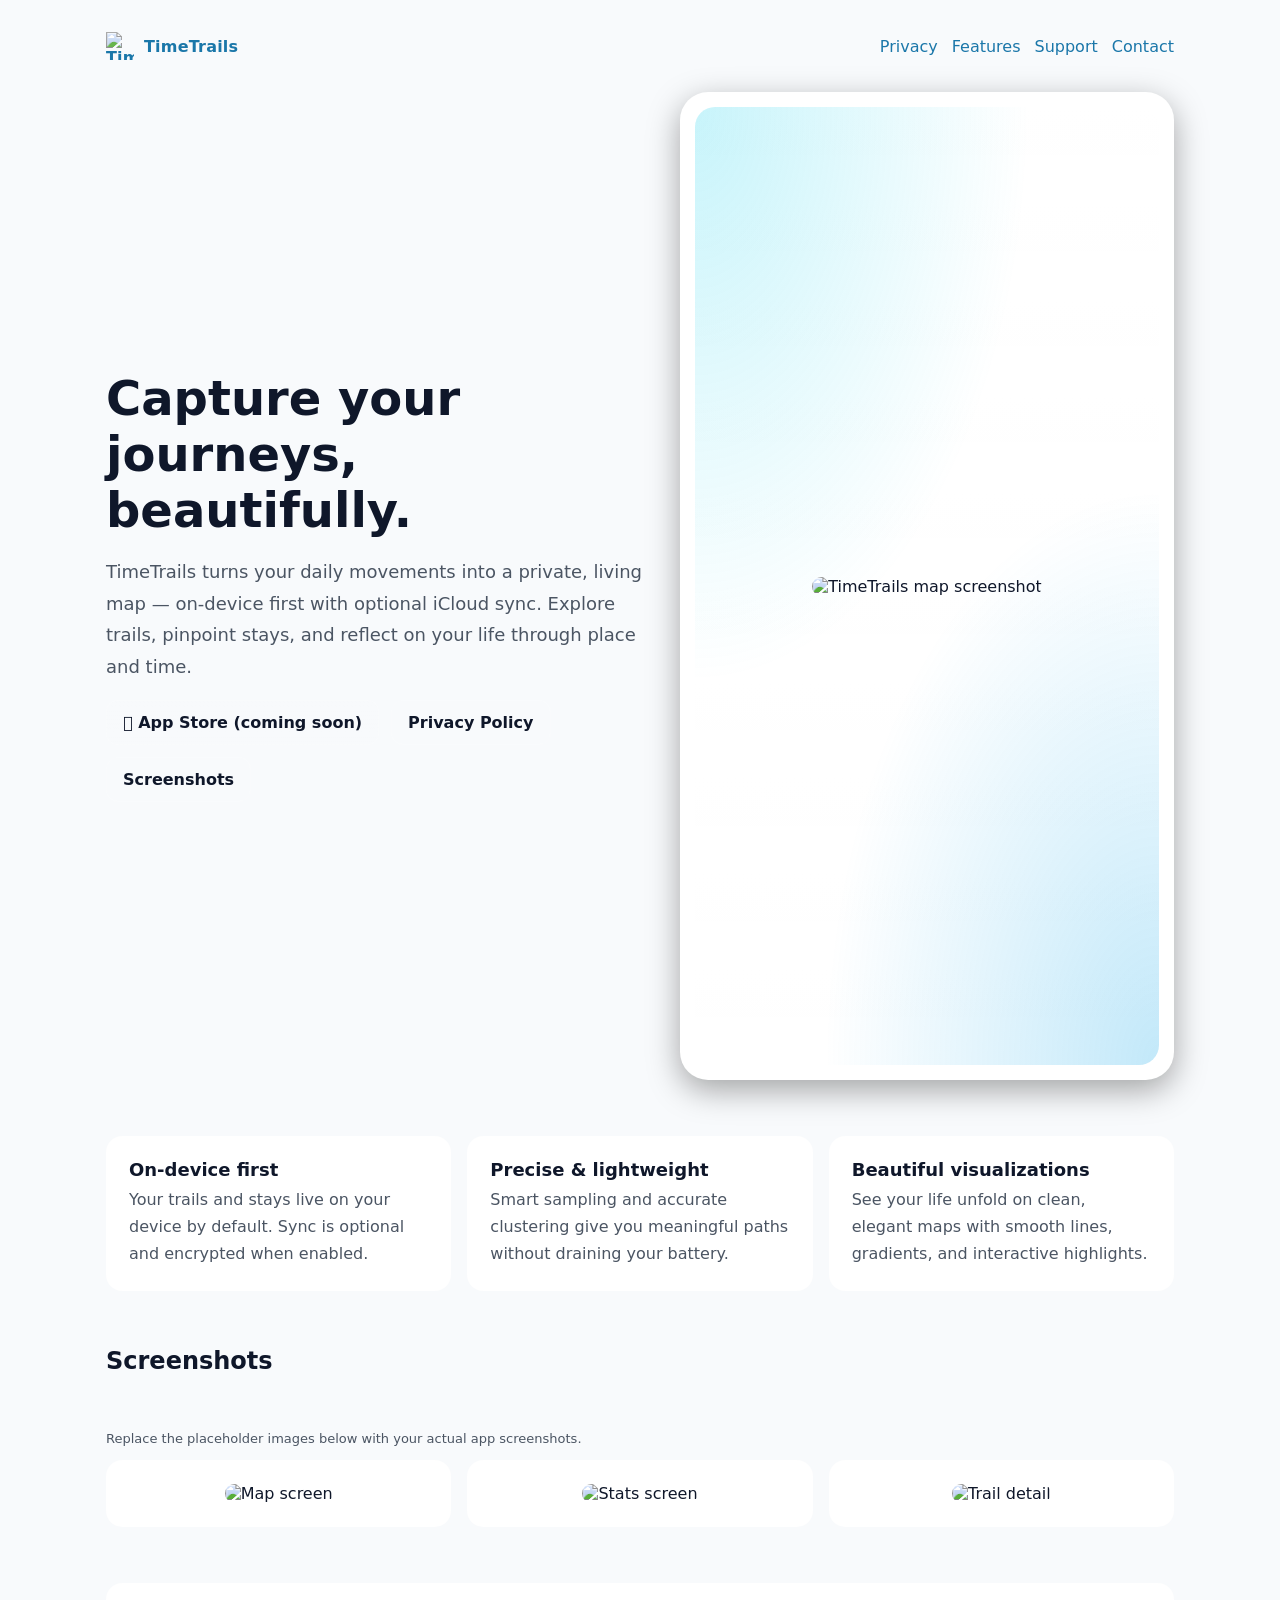
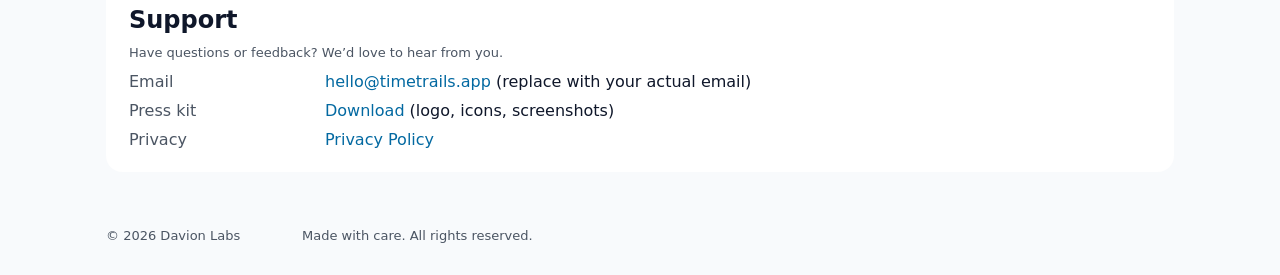
==== index.html @ 9eb031b2 "feat:  init" ====
<!doctype html>
<html lang="en" class="no-js">
<head>
    <meta charset="utf-8" />
    <meta name="viewport" content="width=device-width, initial-scale=1" />
    <title>TimeTrails — Capture your journeys, beautifully.</title>
    <meta name="description" content="TimeTrails is a privacy-first iOS app that turns your movements into beautiful, searchable trails — on-device first, fully in your control." />
    <meta name="robots" content="index,follow" />
    <meta name="theme-color" content="#0ea5e9" />

    <!-- Open Graph / Twitter -->
    <meta property="og:type" content="website" />
    <meta property="og:title" content="TimeTrails — Capture your journeys, beautifully." />
    <meta property="og:description" content="Privacy-first iOS app for location journaling and trail visualization." />
    <meta property="og:url" content="https://<your-username>.github.io/timetrails/" />
    <meta property="og:image" content="https://<your-username>.github.io/timetrails/assets/og-image.png" />
    <meta name="twitter:card" content="summary_large_image" />

    <!-- (Optional) Smart App Banner for iOS -->
    <!-- <meta name="apple-itunes-app" content="app-id=0000000000, affiliate-data=, app-argument=timetrails://home"> -->

    <link rel="icon" href="/timetrails/assets/favicon.png" />
    <style>
        :root{--bg:#0b1020;--card:#111827;--muted:#93a4b7;--text:#e6eef9;--accent:#22d3ee;--link:#7dd3fc;--brand:#0ea5e9}
        @media (prefers-color-scheme: light){:root{--bg:#f8fafc;--card:#ffffff;--muted:#4b5563;--text:#0f172a;--accent:#0ea5e9;--link:#0369a1;--brand:#0284c7}}
        *{box-sizing:border-box}
        html,body{margin:0;padding:0; background:var(--bg); color:var(--text); font-family: ui-sans-serif, system-ui, -apple-system, Segoe UI, Roboto, Helvetica, Arial, "Apple Color Emoji","Segoe UI Emoji"}
        a{color:var(--link); text-decoration:none}
        a:hover{text-decoration:underline}
        .wrap{max-width:1100px; margin:0 auto; padding:32px 16px}
        .nav{display:flex; justify-content:space-between; align-items:center; gap:16px}
        .logo{display:flex; align-items:center; gap:10px; font-weight:800; letter-spacing:.2px}
        .logo img{width:28px; height:28px}
        .nav a{opacity:.9}

        .hero{display:grid; grid-template-columns: 1.05fr .95fr; gap:28px; align-items:center; margin-top:32px}
        .hero h1{font-size:clamp(32px,3.8vw,48px); margin:0 0 10px}
        .hero p{font-size:clamp(16px,1.5vw,18px); line-height:1.75; color:var(--muted)}
        .cta{display:flex; gap:12px; margin-top:18px; flex-wrap:wrap}
        .btn{display:inline-flex; align-items:center; gap:8px; padding:12px 16px; border-radius:12px; border:1px solid rgba(255,255,255,.16); background: linear-gradient(180deg, rgba(255,255,255,.06), rgba(255,255,255,.02)); color:var(--text); font-weight:600}
        .btn:hover{transform:translateY(-1px)}
        .ghost{background:transparent}

        .phone{position:relative; background:var(--card); border:1px solid rgba(255,255,255,.1); border-radius:28px; padding:14px; aspect-ratio:9/18; box-shadow:0 10px 32px rgba(0,0,0,.35)}
        .screen{border-radius:20px; overflow:hidden; height:100%; background: radial-gradient(120% 100% at 0% 0%, rgba(34,211,238,.25), transparent 60%), radial-gradient(120% 100% at 100% 100%, rgba(14,165,233,.25), transparent 60%), linear-gradient(180deg, rgba(255,255,255,.06), rgba(255,255,255,.02)); display:flex; align-items:center; justify-content:center}
        .screen img{max-width:90%; border-radius:16px; border:1px solid rgba(255,255,255,.15)}

        .section{margin-top:56px}
        .grid3{display:grid; grid-template-columns: repeat(3, 1fr); gap:16px}
        .card{background:var(--card); border:1px solid rgba(255,255,255,.08); border-radius:16px; padding:22px; height:100%}
        .card h3{margin:0 0 6px; font-size:18px}
        .card p{margin:6px 0 0; color:var(--muted); line-height:1.7}
        .kvs{display:grid; grid-template-columns: 180px 1fr; gap:10px 16px}

        .footer{margin-top:56px; font-size:13px; color:var(--muted)}
        .center{display:flex; align-items:center; justify-content:center}

        @media (max-width: 980px){.hero{grid-template-columns: 1fr;}.phone{max-width:420px; margin:0 auto}}
    </style>

    <script type="application/ld+json">
        {
            "@context": "https://schema.org",
            "@type": "SoftwareApplication",
            "name": "TimeTrails",
            "operatingSystem": "iOS",
            "applicationCategory": "LifestyleApplication",
            "offers": {"@type": "Offer", "price": "0", "priceCurrency": "USD"},
            "url": "https://<your-username>.github.io/timetrails/",
            "image": "https://<your-username>.github.io/timetrails/assets/og-image.png",
            "publisher": {"@type": "Organization", "name": "Davion Labs"}
        }
    </script>
</head>
<body>
<div class="wrap">
    <!-- Nav -->
    <nav class="nav">
        <a class="logo" href="./">
            <img src="/timetrails/assets/logo.png" alt="TimeTrails logo" />
            <span>TimeTrails</span>
        </a>
        <div style="display:flex; gap:14px; flex-wrap:wrap">
            <a href="./privacy.html">Privacy</a>
            <a href="#features">Features</a>
            <a href="#support">Support</a>
            <a href="mailto:hello@timetrails.app">Contact</a>
        </div>
    </nav>

    <!-- Hero -->
    <header class="hero">
        <div>
            <h1>Capture your journeys, beautifully.</h1>
            <p>TimeTrails turns your daily movements into a private, living map — on-device first with optional iCloud sync. Explore trails, pinpoint stays, and reflect on your life through place and time.</p>
            <div class="cta">
                <a class="btn" href="#download" aria-label="Download on the App Store">
                    <!-- Replace with your real App Store badge -->
                    <span> App Store (coming soon)</span>
                </a>
                <a class="btn ghost" href="./privacy.html">Privacy Policy</a>
                <a class="btn ghost" href="#screens">Screenshots</a>
            </div>
        </div>
        <div class="phone">
            <div class="screen">
                <!-- Replace with a real screenshot (1242×2688 or similar) -->
                <img src="/timetrails/assets/screen-map.png" alt="TimeTrails map screenshot" />
            </div>
        </div>
    </header>

    <!-- Features -->
    <section id="features" class="section">
        <div class="grid3">
            <div class="card">
                <h3>On-device first</h3>
                <p>Your trails and stays live on your device by default. Sync is optional and encrypted when enabled.</p>
            </div>
            <div class="card">
                <h3>Precise & lightweight</h3>
                <p>Smart sampling and accurate clustering give you meaningful paths without draining your battery.</p>
            </div>
            <div class="card">
                <h3>Beautiful visualizations</h3>
                <p>See your life unfold on clean, elegant maps with smooth lines, gradients, and interactive highlights.</p>
            </div>
        </div>
    </section>

    <!-- Screenshots placeholder -->
    <section id="screens" class="section">
        <h2 style="margin:0 0 12px">Screenshots</h2>
        <p class="footer">Replace the placeholder images below with your actual app screenshots.</p>
        <div class="grid3" style="margin-top:14px">
            <div class="card center"><img src="/timetrails/assets/screen-map.png" alt="Map screen" style="max-width:100%; border-radius:12px; border:1px solid rgba(255,255,255,.12)"/></div>
            <div class="card center"><img src="/timetrails/assets/screen-stats.png" alt="Stats screen" style="max-width:100%; border-radius:12px; border:1px solid rgba(255,255,255,.12)"/></div>
            <div class="card center"><img src="/timetrails/assets/screen-trail.png" alt="Trail detail" style="max-width:100%; border-radius:12px; border:1px solid rgba(255,255,255,.12)"/></div>
        </div>
    </section>

    <!-- Support / Contact -->
    <section id="support" class="section">
        <div class="card">
            <h2 style="margin:0 0 8px">Support</h2>
            <p class="footer">Have questions or feedback? We’d love to hear from you.</p>
            <div class="kvs" style="margin-top:8px">
                <div style="color:var(--muted)">Email</div>
                <div><a href="mailto:hello@timetrails.app">hello@timetrails.app</a> (replace with your actual email)</div>
                <div style="color:var(--muted)">Press kit</div>
                <div><a href="/timetrails/assets/press-kit.zip">Download</a> (logo, icons, screenshots)</div>
                <div style="color:var(--muted)">Privacy</div>
                <div><a href="./privacy.html">Privacy Policy</a></div>
            </div>
        </div>
    </section>

    <!-- Footer -->
    <footer class="footer">
        <div class="kvs">
            <div style="color:var(--muted)">© <span id="year"></span> Davion Labs</div>
            <div>Made with care. All rights reserved.</div>
        </div>
    </footer>
</div>

<script>
    // little helpers
    document.getElementById('year').textContent = new Date().getFullYear();
</script>
</body>
</html>
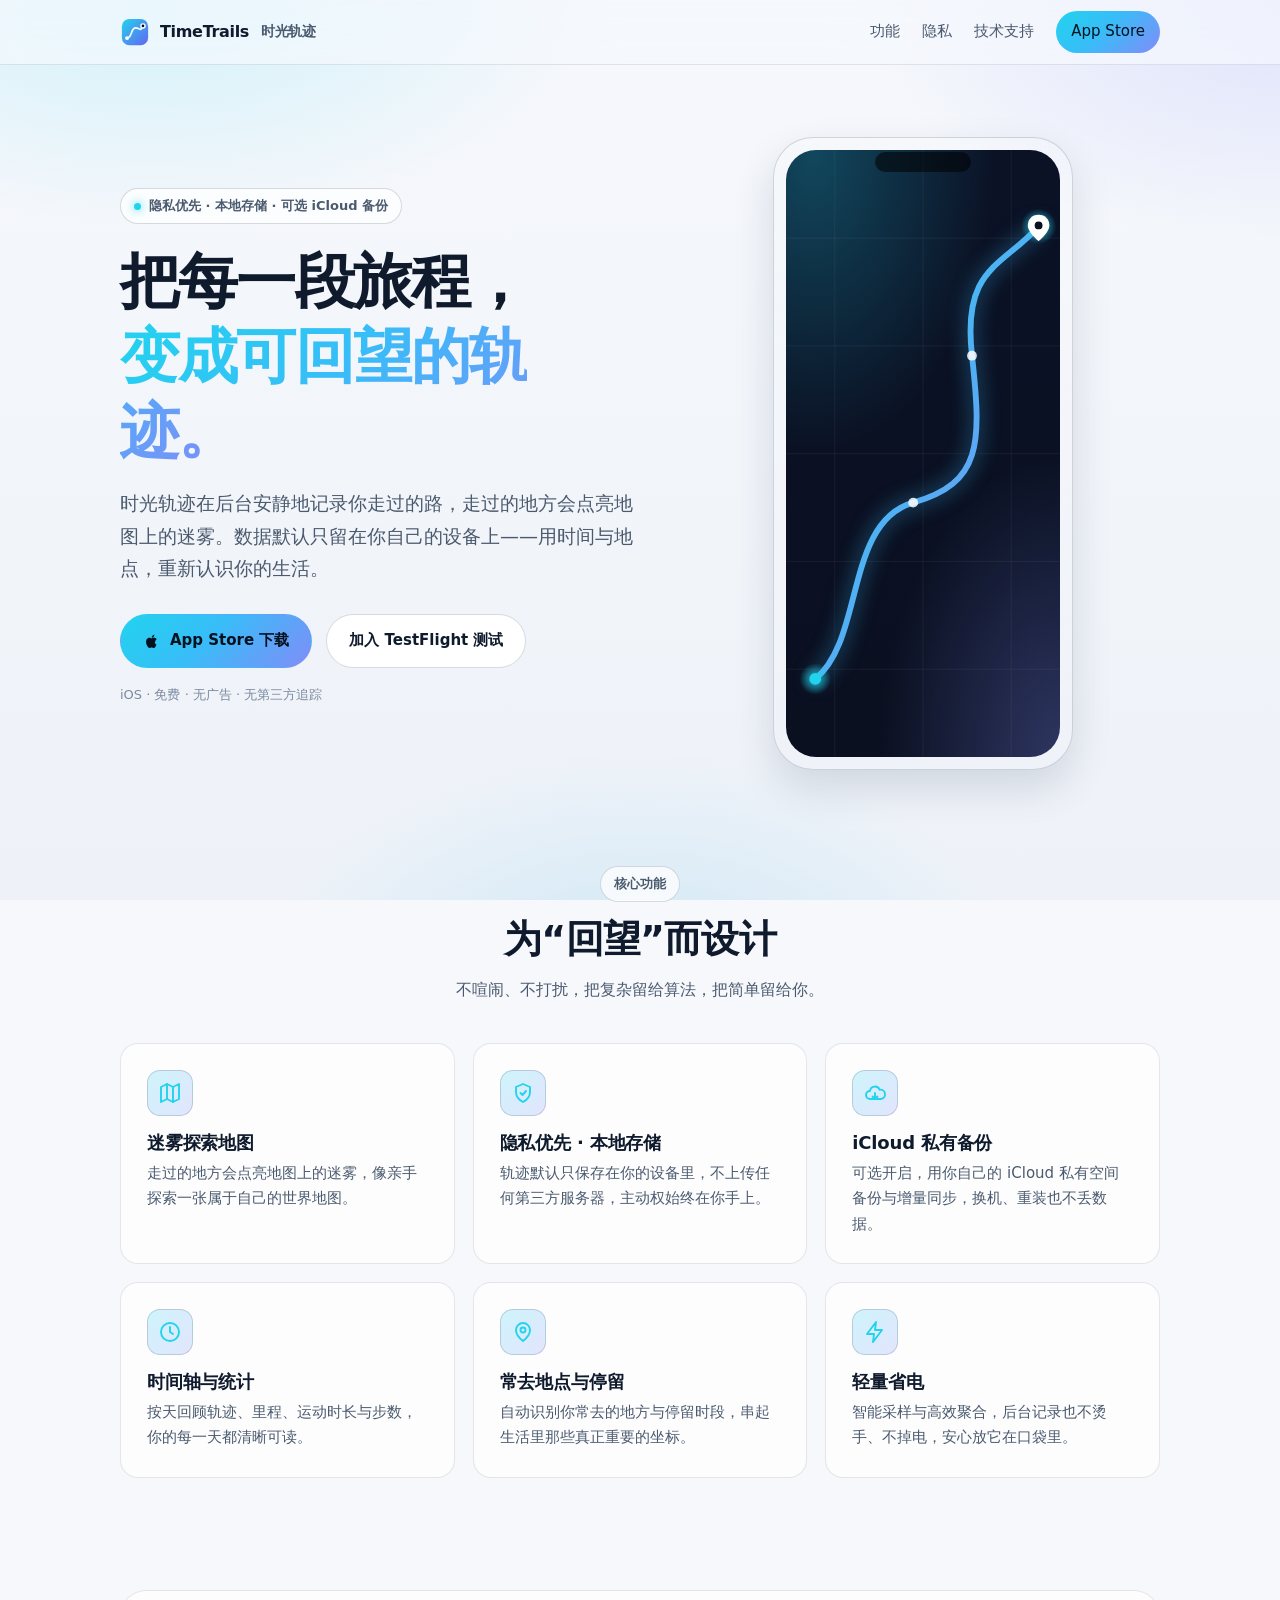
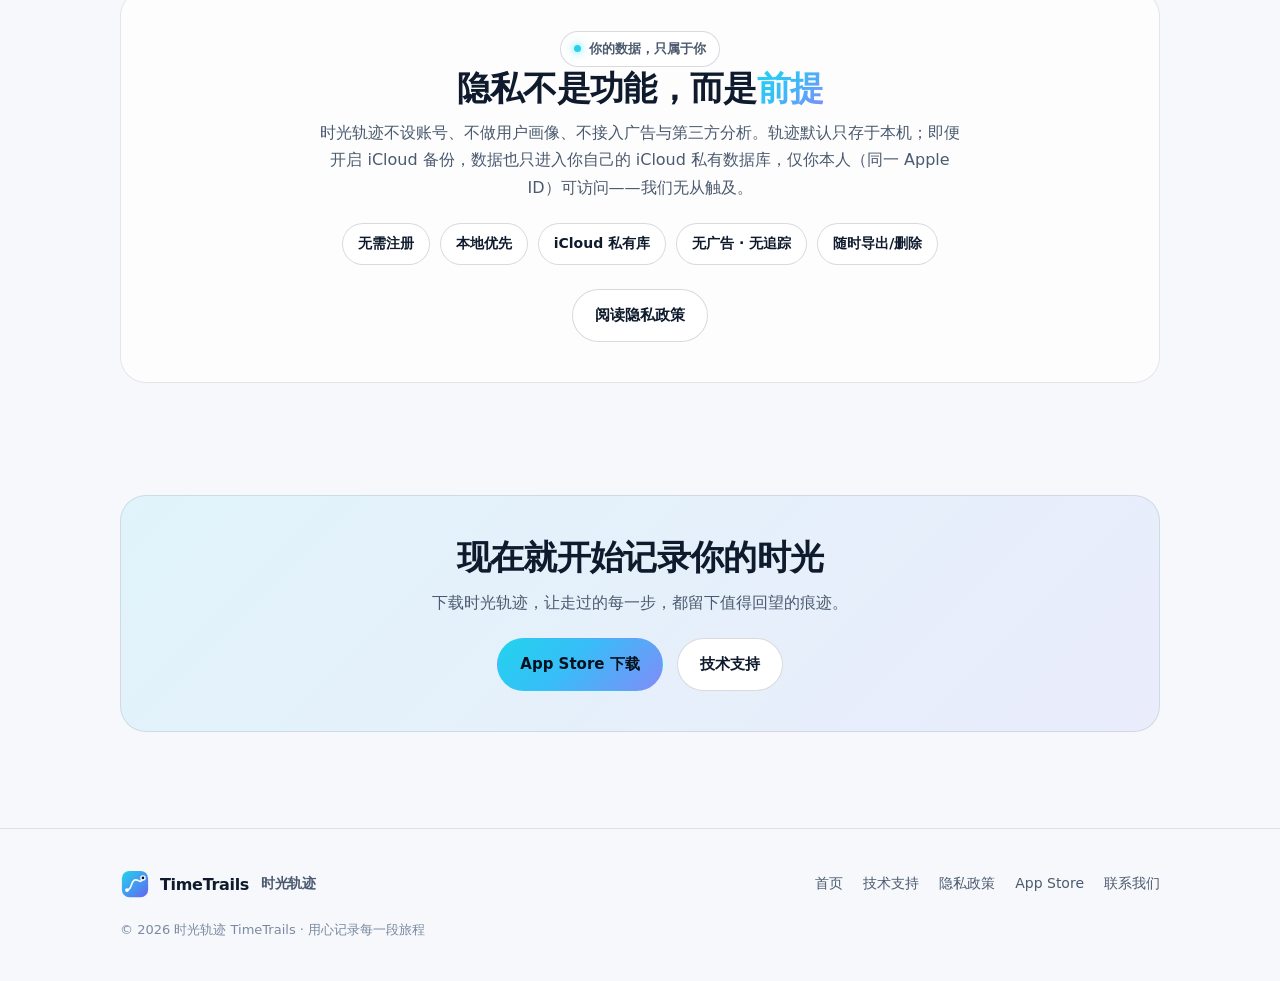
==== commit f3f6e6c1: "feat(site): 重做营销/技术支持/隐私三页 — 简洁优雅科技感 - 统一设计系统 assets/site.css + 品牌 logo/favicon assets/logo.svg - in" ====
--- a/index.html
+++ b/index.html
@@ -1,172 +1,187 @@
 <!doctype html>
-<html lang="en" class="no-js">
+<html lang="zh-Hans">
 <head>
-    <meta charset="utf-8" />
-    <meta name="viewport" content="width=device-width, initial-scale=1" />
-    <title>TimeTrails — Capture your journeys, beautifully.</title>
-    <meta name="description" content="TimeTrails is a privacy-first iOS app that turns your movements into beautiful, searchable trails — on-device first, fully in your control." />
-    <meta name="robots" content="index,follow" />
-    <meta name="theme-color" content="#0ea5e9" />
-
-    <!-- Open Graph / Twitter -->
-    <meta property="og:type" content="website" />
-    <meta property="og:title" content="TimeTrails — Capture your journeys, beautifully." />
-    <meta property="og:description" content="Privacy-first iOS app for location journaling and trail visualization." />
-    <meta property="og:url" content="https://<your-username>.github.io/timetrails/" />
-    <meta property="og:image" content="https://<your-username>.github.io/timetrails/assets/og-image.png" />
-    <meta name="twitter:card" content="summary_large_image" />
-
-    <!-- (Optional) Smart App Banner for iOS -->
-    <!-- <meta name="apple-itunes-app" content="app-id=0000000000, affiliate-data=, app-argument=timetrails://home"> -->
-
-    <link rel="icon" href="/timetrails/assets/favicon.png" />
-    <style>
-        :root{--bg:#0b1020;--card:#111827;--muted:#93a4b7;--text:#e6eef9;--accent:#22d3ee;--link:#7dd3fc;--brand:#0ea5e9}
-        @media (prefers-color-scheme: light){:root{--bg:#f8fafc;--card:#ffffff;--muted:#4b5563;--text:#0f172a;--accent:#0ea5e9;--link:#0369a1;--brand:#0284c7}}
-        *{box-sizing:border-box}
-        html,body{margin:0;padding:0; background:var(--bg); color:var(--text); font-family: ui-sans-serif, system-ui, -apple-system, Segoe UI, Roboto, Helvetica, Arial, "Apple Color Emoji","Segoe UI Emoji"}
-        a{color:var(--link); text-decoration:none}
-        a:hover{text-decoration:underline}
-        .wrap{max-width:1100px; margin:0 auto; padding:32px 16px}
-        .nav{display:flex; justify-content:space-between; align-items:center; gap:16px}
-        .logo{display:flex; align-items:center; gap:10px; font-weight:800; letter-spacing:.2px}
-        .logo img{width:28px; height:28px}
-        .nav a{opacity:.9}
-
-        .hero{display:grid; grid-template-columns: 1.05fr .95fr; gap:28px; align-items:center; margin-top:32px}
-        .hero h1{font-size:clamp(32px,3.8vw,48px); margin:0 0 10px}
-        .hero p{font-size:clamp(16px,1.5vw,18px); line-height:1.75; color:var(--muted)}
-        .cta{display:flex; gap:12px; margin-top:18px; flex-wrap:wrap}
-        .btn{display:inline-flex; align-items:center; gap:8px; padding:12px 16px; border-radius:12px; border:1px solid rgba(255,255,255,.16); background: linear-gradient(180deg, rgba(255,255,255,.06), rgba(255,255,255,.02)); color:var(--text); font-weight:600}
-        .btn:hover{transform:translateY(-1px)}
-        .ghost{background:transparent}
-
-        .phone{position:relative; background:var(--card); border:1px solid rgba(255,255,255,.1); border-radius:28px; padding:14px; aspect-ratio:9/18; box-shadow:0 10px 32px rgba(0,0,0,.35)}
-        .screen{border-radius:20px; overflow:hidden; height:100%; background: radial-gradient(120% 100% at 0% 0%, rgba(34,211,238,.25), transparent 60%), radial-gradient(120% 100% at 100% 100%, rgba(14,165,233,.25), transparent 60%), linear-gradient(180deg, rgba(255,255,255,.06), rgba(255,255,255,.02)); display:flex; align-items:center; justify-content:center}
-        .screen img{max-width:90%; border-radius:16px; border:1px solid rgba(255,255,255,.15)}
-
-        .section{margin-top:56px}
-        .grid3{display:grid; grid-template-columns: repeat(3, 1fr); gap:16px}
-        .card{background:var(--card); border:1px solid rgba(255,255,255,.08); border-radius:16px; padding:22px; height:100%}
-        .card h3{margin:0 0 6px; font-size:18px}
-        .card p{margin:6px 0 0; color:var(--muted); line-height:1.7}
-        .kvs{display:grid; grid-template-columns: 180px 1fr; gap:10px 16px}
-
-        .footer{margin-top:56px; font-size:13px; color:var(--muted)}
-        .center{display:flex; align-items:center; justify-content:center}
-
-        @media (max-width: 980px){.hero{grid-template-columns: 1fr;}.phone{max-width:420px; margin:0 auto}}
-    </style>
-
-    <script type="application/ld+json">
-        {
-            "@context": "https://schema.org",
-            "@type": "SoftwareApplication",
-            "name": "TimeTrails",
-            "operatingSystem": "iOS",
-            "applicationCategory": "LifestyleApplication",
-            "offers": {"@type": "Offer", "price": "0", "priceCurrency": "USD"},
-            "url": "https://<your-username>.github.io/timetrails/",
-            "image": "https://<your-username>.github.io/timetrails/assets/og-image.png",
-            "publisher": {"@type": "Organization", "name": "Davion Labs"}
-        }
-    </script>
+<meta charset="utf-8" />
+<meta name="viewport" content="width=device-width, initial-scale=1" />
+<title>时光轨迹 TimeTrails — 把每一段旅程，变成可回望的轨迹</title>
+<meta name="description" content="时光轨迹（TimeTrails）是一款隐私优先的 iOS 轨迹记录应用：数据默认只存在你的设备，走过的地方点亮迷雾，按天回看里程、停留与常去地点，并可用你自己的 iCloud 私有空间备份与换机恢复。" />
+<meta name="theme-color" content="#0ea5e9" />
+<meta name="robots" content="index,follow" />
+<meta property="og:type" content="website" />
+<meta property="og:title" content="时光轨迹 TimeTrails" />
+<meta property="og:description" content="隐私优先的 iOS 轨迹记录：本地存储、迷雾探索地图、时间轴回顾，iCloud 私有备份。" />
+<meta property="og:url" content="https://timetrails.sxxw.site/" />
+<link rel="icon" href="/assets/logo.svg" type="image/svg+xml" />
+<link rel="canonical" href="https://timetrails.sxxw.site/" />
+<link rel="stylesheet" href="/assets/site.css" />
+<script type="application/ld+json">
+{"@context":"https://schema.org","@type":"SoftwareApplication","name":"时光轨迹 TimeTrails","operatingSystem":"iOS","applicationCategory":"LifestyleApplication","offers":{"@type":"Offer","price":"0","priceCurrency":"CNY"},"url":"https://timetrails.sxxw.site/"}
+</script>
 </head>
 <body>
-<div class="wrap">
-    <!-- Nav -->
-    <nav class="nav">
-        <a class="logo" href="./">
-            <img src="/timetrails/assets/logo.png" alt="TimeTrails logo" />
-            <span>TimeTrails</span>
+
+<nav class="nav">
+  <div class="container">
+    <a class="brand" href="/">
+      <img src="/assets/logo.svg" alt="" /><span>TimeTrails</span><span class="zh">时光轨迹</span>
+    </a>
+    <div class="nav-links">
+      <a href="#features">功能</a>
+      <a href="#privacy">隐私</a>
+      <a href="/support/">技术支持</a>
+      <a class="nav-cta" href="https://apps.apple.com/app/id6752662508" target="_blank" rel="noopener">App Store</a>
+    </div>
+  </div>
+</nav>
+
+<header class="hero">
+  <div class="container hero-grid">
+    <div>
+      <span class="eyebrow"><span class="dot"></span>隐私优先 · 本地存储 · 可选 iCloud 备份</span>
+      <h1>把每一段旅程，<br /><span class="gradient-text">变成可回望的轨迹。</span></h1>
+      <p class="lead">时光轨迹在后台安静地记录你走过的路，走过的地方会点亮地图上的迷雾。数据默认只留在你自己的设备上——用时间与地点，重新认识你的生活。</p>
+      <div class="cta">
+        <a class="btn btn-primary" href="https://apps.apple.com/app/id6752662508" target="_blank" rel="noopener">
+          <svg width="18" height="18" viewBox="0 0 24 24" fill="currentColor"><path d="M16.4 12.9c0-2.3 1.9-3.4 2-3.5-1.1-1.6-2.8-1.8-3.4-1.8-1.4-.1-2.8.9-3.5.9s-1.8-.9-3-.8c-1.5 0-2.9.9-3.7 2.3-1.6 2.7-.4 6.8 1.1 9 .7 1.1 1.6 2.3 2.7 2.3 1.1 0 1.5-.7 2.8-.7s1.6.7 2.8.7 1.9-1.1 2.6-2.1c.8-1.2 1.2-2.3 1.2-2.4-.1 0-2.3-.9-2.3-3.6zM14.2 6.3c.6-.7 1-1.7.9-2.7-.9 0-1.9.6-2.5 1.3-.5.6-1 1.6-.9 2.6 1 .1 1.9-.5 2.5-1.2z"/></svg>
+          App Store 下载
         </a>
-        <div style="display:flex; gap:14px; flex-wrap:wrap">
-            <a href="./privacy.html">Privacy</a>
-            <a href="#features">Features</a>
-            <a href="#support">Support</a>
-            <a href="mailto:hello@timetrails.app">Contact</a>
+        <a class="btn btn-ghost" href="https://testflight.apple.com/join/cUmPp5qg" target="_blank" rel="noopener">加入 TestFlight 测试</a>
+      </div>
+      <p class="note">iOS · 免费 · 无广告 · 无第三方追踪</p>
+    </div>
+
+    <div class="device" aria-hidden="true">
+      <div class="notch"></div>
+      <div class="screen">
+        <svg viewBox="0 0 300 620" preserveAspectRatio="xMidYMid slice">
+          <defs>
+            <linearGradient id="trail" x1="0" y1="0" x2="1" y2="1">
+              <stop offset="0" stop-color="#22d3ee"/><stop offset="1" stop-color="#818cf8"/>
+            </linearGradient>
+            <radialGradient id="glow" cx="50%" cy="50%" r="50%">
+              <stop offset="0" stop-color="#22d3ee" stop-opacity=".9"/><stop offset="1" stop-color="#22d3ee" stop-opacity="0"/>
+            </radialGradient>
+          </defs>
+          <g stroke="rgba(255,255,255,.06)" stroke-width="1">
+            <path d="M0 90 H300 M0 200 H300 M0 310 H300 M0 420 H300 M0 530 H300"/>
+            <path d="M60 0 V620 M150 0 V620 M240 0 V620"/>
+          </g>
+          <path d="M40 540 C 90 500, 70 380, 140 360 S 210 300, 200 210 S 230 120, 268 78"
+                fill="none" stroke="url(#trail)" stroke-width="6" stroke-linecap="round"
+                style="filter:drop-shadow(0 0 10px rgba(56,189,248,.65))"/>
+          <circle cx="40" cy="540" r="16" fill="url(#glow)"/><circle cx="40" cy="540" r="6" fill="#22d3ee"/>
+          <circle cx="140" cy="360" r="5" fill="#fff" opacity=".85"/>
+          <circle cx="200" cy="210" r="5" fill="#fff" opacity=".85"/>
+          <g transform="translate(268 78)">
+            <circle r="18" fill="url(#glow)"/>
+            <path d="M0 -12 C 7 -12, 11 -7, 11 -1 C 11 6, 0 15, 0 15 C 0 15, -11 6, -11 -1 C -11 -7, -7 -12, 0 -12 Z" fill="#fff"/>
+            <circle cy="-1" r="4" fill="#0a1020"/>
+          </g>
+        </svg>
+      </div>
+    </div>
+  </div>
+</header>
+
+<main>
+  <section class="section" id="features">
+    <div class="container">
+      <div class="section-head reveal">
+        <span class="eyebrow">核心功能</span>
+        <h2>为“回望”而设计</h2>
+        <p>不喧闹、不打扰，把复杂留给算法，把简单留给你。</p>
+      </div>
+      <div class="features">
+        <div class="feature reveal">
+          <div class="icon"><svg viewBox="0 0 24 24"><path d="M3 6l6-3 6 3 6-3v15l-6 3-6-3-6 3z"/><path d="M9 3v15M15 6v15"/></svg></div>
+          <h3>迷雾探索地图</h3>
+          <p>走过的地方会点亮地图上的迷雾，像亲手探索一张属于自己的世界地图。</p>
         </div>
-    </nav>
+        <div class="feature reveal">
+          <div class="icon"><svg viewBox="0 0 24 24"><path d="M12 3l7 3v5c0 4.5-3 8-7 10-4-2-7-5.5-7-10V6z"/><path d="M9.5 12l2 2 3.5-4"/></svg></div>
+          <h3>隐私优先 · 本地存储</h3>
+          <p>轨迹默认只保存在你的设备里，不上传任何第三方服务器，主动权始终在你手上。</p>
+        </div>
+        <div class="feature reveal">
+          <div class="icon"><svg viewBox="0 0 24 24"><path d="M7 18a4 4 0 010-8 5 5 0 019.6-1.3A3.5 3.5 0 1118 18z"/><path d="M12 12v6M9.5 15.5L12 18l2.5-2.5"/></svg></div>
+          <h3>iCloud 私有备份</h3>
+          <p>可选开启，用你自己的 iCloud 私有空间备份与增量同步，换机、重装也不丢数据。</p>
+        </div>
+        <div class="feature reveal">
+          <div class="icon"><svg viewBox="0 0 24 24"><circle cx="12" cy="12" r="9"/><path d="M12 7v5l3 2"/></svg></div>
+          <h3>时间轴与统计</h3>
+          <p>按天回顾轨迹、里程、运动时长与步数，你的每一天都清晰可读。</p>
+        </div>
+        <div class="feature reveal">
+          <div class="icon"><svg viewBox="0 0 24 24"><path d="M12 21s7-5.4 7-11a7 7 0 10-14 0c0 5.6 7 11 7 11z"/><circle cx="12" cy="10" r="2.5"/></svg></div>
+          <h3>常去地点与停留</h3>
+          <p>自动识别你常去的地方与停留时段，串起生活里那些真正重要的坐标。</p>
+        </div>
+        <div class="feature reveal">
+          <div class="icon"><svg viewBox="0 0 24 24"><path d="M13 2L4 14h7l-1 8 9-12h-7z"/></svg></div>
+          <h3>轻量省电</h3>
+          <p>智能采样与高效聚合，后台记录也不烫手、不掉电，安心放它在口袋里。</p>
+        </div>
+      </div>
+    </div>
+  </section>
 
-    <!-- Hero -->
-    <header class="hero">
-        <div>
-            <h1>Capture your journeys, beautifully.</h1>
-            <p>TimeTrails turns your daily movements into a private, living map — on-device first with optional iCloud sync. Explore trails, pinpoint stays, and reflect on your life through place and time.</p>
-            <div class="cta">
-                <a class="btn" href="#download" aria-label="Download on the App Store">
-                    <!-- Replace with your real App Store badge -->
-                    <span> App Store (coming soon)</span>
-                </a>
-                <a class="btn ghost" href="./privacy.html">Privacy Policy</a>
-                <a class="btn ghost" href="#screens">Screenshots</a>
-            </div>
+  <section class="section" id="privacy">
+    <div class="container">
+      <div class="band reveal">
+        <span class="eyebrow"><span class="dot"></span>你的数据，只属于你</span>
+        <h2>隐私不是功能，而是<span class="gradient-text">前提</span></h2>
+        <p>时光轨迹不设账号、不做用户画像、不接入广告与第三方分析。轨迹默认只存于本机；即便开启 iCloud 备份，数据也只进入你自己的 iCloud 私有数据库，仅你本人（同一 Apple ID）可访问——我们无从触及。</p>
+        <div class="pills">
+          <span class="pill">无需注册</span>
+          <span class="pill">本地优先</span>
+          <span class="pill">iCloud 私有库</span>
+          <span class="pill">无广告 · 无追踪</span>
+          <span class="pill">随时导出/删除</span>
         </div>
-        <div class="phone">
-            <div class="screen">
-                <!-- Replace with a real screenshot (1242×2688 or similar) -->
-                <img src="/timetrails/assets/screen-map.png" alt="TimeTrails map screenshot" />
-            </div>
+        <div style="margin-top:24px"><a class="btn btn-ghost" href="/privacy/">阅读隐私政策</a></div>
+      </div>
+    </div>
+  </section>
+
+  <section class="section">
+    <div class="container">
+      <div class="band reveal" style="background:linear-gradient(135deg, rgba(34,211,238,.10), rgba(129,140,248,.10))">
+        <h2>现在就开始记录你的时光</h2>
+        <p>下载时光轨迹，让走过的每一步，都留下值得回望的痕迹。</p>
+        <div class="cta" style="justify-content:center; display:flex; gap:14px; flex-wrap:wrap; margin-top:22px">
+          <a class="btn btn-primary" href="https://apps.apple.com/app/id6752662508" target="_blank" rel="noopener">App Store 下载</a>
+          <a class="btn btn-ghost" href="/support/">技术支持</a>
         </div>
-    </header>
+      </div>
+    </div>
+  </section>
+</main>
 
-    <!-- Features -->
-    <section id="features" class="section">
-        <div class="grid3">
-            <div class="card">
-                <h3>On-device first</h3>
-                <p>Your trails and stays live on your device by default. Sync is optional and encrypted when enabled.</p>
-            </div>
-            <div class="card">
-                <h3>Precise & lightweight</h3>
-                <p>Smart sampling and accurate clustering give you meaningful paths without draining your battery.</p>
-            </div>
-            <div class="card">
-                <h3>Beautiful visualizations</h3>
-                <p>See your life unfold on clean, elegant maps with smooth lines, gradients, and interactive highlights.</p>
-            </div>
-        </div>
-    </section>
-
-    <!-- Screenshots placeholder -->
-    <section id="screens" class="section">
-        <h2 style="margin:0 0 12px">Screenshots</h2>
-        <p class="footer">Replace the placeholder images below with your actual app screenshots.</p>
-        <div class="grid3" style="margin-top:14px">
-            <div class="card center"><img src="/timetrails/assets/screen-map.png" alt="Map screen" style="max-width:100%; border-radius:12px; border:1px solid rgba(255,255,255,.12)"/></div>
-            <div class="card center"><img src="/timetrails/assets/screen-stats.png" alt="Stats screen" style="max-width:100%; border-radius:12px; border:1px solid rgba(255,255,255,.12)"/></div>
-            <div class="card center"><img src="/timetrails/assets/screen-trail.png" alt="Trail detail" style="max-width:100%; border-radius:12px; border:1px solid rgba(255,255,255,.12)"/></div>
-        </div>
-    </section>
-
-    <!-- Support / Contact -->
-    <section id="support" class="section">
-        <div class="card">
-            <h2 style="margin:0 0 8px">Support</h2>
-            <p class="footer">Have questions or feedback? We’d love to hear from you.</p>
-            <div class="kvs" style="margin-top:8px">
-                <div style="color:var(--muted)">Email</div>
-                <div><a href="mailto:hello@timetrails.app">hello@timetrails.app</a> (replace with your actual email)</div>
-                <div style="color:var(--muted)">Press kit</div>
-                <div><a href="/timetrails/assets/press-kit.zip">Download</a> (logo, icons, screenshots)</div>
-                <div style="color:var(--muted)">Privacy</div>
-                <div><a href="./privacy.html">Privacy Policy</a></div>
-            </div>
-        </div>
-    </section>
-
-    <!-- Footer -->
-    <footer class="footer">
-        <div class="kvs">
-            <div style="color:var(--muted)">© <span id="year"></span> Davion Labs</div>
-            <div>Made with care. All rights reserved.</div>
-        </div>
-    </footer>
-</div>
+<footer class="footer">
+  <div class="container">
+    <a class="brand" href="/"><img src="/assets/logo.svg" alt="" /><span>TimeTrails</span><span class="zh">时光轨迹</span></a>
+    <div class="foot-links">
+      <a href="/">首页</a>
+      <a href="/support/">技术支持</a>
+      <a href="/privacy/">隐私政策</a>
+      <a href="https://apps.apple.com/app/id6752662508" target="_blank" rel="noopener">App Store</a>
+      <a href="mailto:neverfall@foxmail.com">联系我们</a>
+    </div>
+    <div class="foot-note">© <span id="y"></span> 时光轨迹 TimeTrails · 用心记录每一段旅程</div>
+  </div>
+</footer>
 
 <script>
-    // little helpers
-    document.getElementById('year').textContent = new Date().getFullYear();
+  document.getElementById('y').textContent = new Date().getFullYear();
+  (function(){
+    var els = Array.prototype.slice.call(document.querySelectorAll('.reveal'));
+    var showAll = function(){ els.forEach(function(e){ e.classList.add('in'); }); };
+    if(!('IntersectionObserver' in window)){ showAll(); return; }
+    var io = new IntersectionObserver(function(es){ es.forEach(function(e){ if(e.isIntersecting){ e.target.classList.add('in'); io.unobserve(e.target); } }); }, {threshold:.12});
+    els.forEach(function(el){ io.observe(el); });
+    setTimeout(showAll, 1800); // 兜底：无论如何 1.8s 后全部显示，避免动画未触发导致内容不可见
+  })();
 </script>
 </body>
 </html>
--- a/assets/site.css
+++ b/assets/site.css
@@ -0,0 +1,189 @@
+/* TimeTrails · 时光轨迹 — shared site styles
+   简洁 · 优雅 · 科技感 / clean · elegant · tech */
+
+:root{
+  --bg:#0a0e1a;
+  --bg-2:#0c1222;
+  --text:#e8eef8;
+  --muted:#9aabc2;
+  --faint:#6f7f96;
+  --card:rgba(255,255,255,.045);
+  --card-2:rgba(255,255,255,.06);
+  --line:rgba(255,255,255,.10);
+  --line-strong:rgba(255,255,255,.16);
+  --accent:#22d3ee;
+  --accent-2:#38bdf8;
+  --brand:#0ea5e9;
+  --violet:#818cf8;
+  --link:#7dd3fc;
+  --grad:linear-gradient(135deg,#22d3ee 0%,#38bdf8 45%,#818cf8 100%);
+  --shadow:0 20px 50px rgba(0,0,0,.45);
+  --radius:18px;
+}
+@media (prefers-color-scheme: light){
+  :root{
+    --bg:#f6f8fc; --bg-2:#eef2f8; --text:#0f1b2d; --muted:#4b5a6e; --faint:#7b8aa0;
+    --card:rgba(255,255,255,.75); --card-2:#ffffff; --line:rgba(15,27,45,.10); --line-strong:rgba(15,27,45,.16);
+    --link:#0369a1; --shadow:0 18px 40px rgba(20,40,80,.14);
+  }
+}
+
+*{box-sizing:border-box}
+html{scroll-behavior:smooth}
+body{
+  margin:0; color:var(--text); background:var(--bg);
+  font-family:-apple-system,BlinkMacSystemFont,"Segoe UI",system-ui,Roboto,"PingFang SC","Noto Sans CJK SC","Hiragino Sans GB","Microsoft YaHei",Helvetica,Arial,"Apple Color Emoji","Segoe UI Emoji",sans-serif;
+  line-height:1.7; -webkit-font-smoothing:antialiased; text-rendering:optimizeLegibility;
+  overflow-x:hidden;
+}
+/* ambient mesh background */
+body::before{
+  content:""; position:fixed; inset:0; z-index:-1; pointer-events:none;
+  background:
+    radial-gradient(60% 50% at 12% -5%, rgba(34,211,238,.20), transparent 60%),
+    radial-gradient(55% 45% at 100% 0%, rgba(129,140,248,.20), transparent 60%),
+    radial-gradient(50% 45% at 50% 110%, rgba(14,165,233,.14), transparent 60%),
+    linear-gradient(180deg,var(--bg),var(--bg-2));
+}
+a{color:var(--link); text-decoration:none}
+a:hover{text-decoration:underline}
+img{max-width:100%; display:block}
+h1,h2,h3{line-height:1.25; letter-spacing:-.01em}
+
+.container{max-width:1080px; margin:0 auto; padding:0 20px}
+.gradient-text{background:var(--grad); -webkit-background-clip:text; background-clip:text; color:transparent}
+
+/* ---------- nav ---------- */
+.nav{position:sticky; top:0; z-index:50; backdrop-filter:saturate(140%) blur(14px);
+  background:color-mix(in oklab, var(--bg) 72%, transparent); border-bottom:1px solid var(--line)}
+.nav .container{display:flex; align-items:center; justify-content:space-between; height:64px; gap:16px}
+.brand{display:flex; align-items:center; gap:10px; font-weight:800; letter-spacing:-.02em; color:var(--text)}
+.brand:hover{text-decoration:none}
+.brand img{width:30px; height:30px; border-radius:9px}
+.brand .zh{color:var(--muted); font-weight:600; font-size:14px; margin-left:2px}
+.nav-links{display:flex; align-items:center; gap:22px; font-size:15px}
+.nav-links a{color:var(--muted); font-weight:500}
+.nav-links a:hover{color:var(--text); text-decoration:none}
+.nav-cta{padding:8px 15px; border-radius:999px; background:var(--grad); color:#04121f !important; font-weight:700}
+.nav-cta:hover{text-decoration:none; filter:brightness(1.05)}
+@media (max-width:640px){ .nav-links a:not(.nav-cta){display:none} }
+
+/* ---------- buttons ---------- */
+.btn{display:inline-flex; align-items:center; gap:9px; padding:13px 22px; border-radius:999px;
+  font-weight:700; font-size:15px; border:1px solid transparent; cursor:pointer; transition:transform .15s ease, filter .15s ease, background .15s ease}
+.btn:hover{text-decoration:none; transform:translateY(-2px)}
+.btn-primary{background:var(--grad); color:#04121f}
+.btn-primary:hover{filter:brightness(1.06)}
+.btn-ghost{background:var(--card-2); color:var(--text); border-color:var(--line-strong)}
+.btn-ghost:hover{background:var(--card)}
+
+/* ---------- hero ---------- */
+.hero{padding:72px 0 40px}
+.hero-grid{display:grid; grid-template-columns:1.05fr .95fr; gap:44px; align-items:center}
+.eyebrow{display:inline-flex; align-items:center; gap:8px; padding:6px 13px; border-radius:999px;
+  border:1px solid var(--line-strong); background:var(--card); color:var(--muted); font-size:13px; font-weight:600}
+.eyebrow .dot{width:7px; height:7px; border-radius:50%; background:var(--accent); box-shadow:0 0 10px var(--accent)}
+.hero h1{font-size:clamp(34px,5.2vw,60px); margin:20px 0 0; font-weight:850; letter-spacing:-.03em}
+.hero .lead{font-size:clamp(16px,1.6vw,19px); color:var(--muted); margin:18px 0 0; max-width:34em}
+.hero .cta{display:flex; gap:14px; margin-top:30px; flex-wrap:wrap}
+.hero .note{margin-top:16px; color:var(--faint); font-size:13px}
+
+/* device mockup */
+.device{justify-self:center; width:min(300px,80vw); aspect-ratio:9/19; border-radius:40px;
+  padding:12px; background:linear-gradient(160deg, rgba(255,255,255,.14), rgba(255,255,255,.03));
+  border:1px solid var(--line-strong); box-shadow:var(--shadow); position:relative}
+.device .screen{height:100%; border-radius:30px; overflow:hidden; position:relative;
+  background:radial-gradient(120% 90% at 10% 0%, rgba(34,211,238,.28), transparent 55%),
+             radial-gradient(120% 90% at 100% 100%, rgba(129,140,248,.30), transparent 55%),
+             linear-gradient(180deg,#0b1226,#0a1020)}
+.device .notch{position:absolute; top:14px; left:50%; transform:translateX(-50%); width:96px; height:20px; border-radius:12px; background:rgba(0,0,0,.55); z-index:2}
+.device svg{position:absolute; inset:0; width:100%; height:100%}
+
+/* ---------- sections ---------- */
+.section{padding:56px 0}
+.section-head{text-align:center; max-width:40em; margin:0 auto 40px}
+.section-head .eyebrow{margin-bottom:14px}
+.section-head h2{font-size:clamp(26px,3.4vw,38px); margin:0; font-weight:800; letter-spacing:-.02em}
+.section-head p{color:var(--muted); margin:12px 0 0}
+
+/* feature grid */
+.features{display:grid; grid-template-columns:repeat(3,1fr); gap:18px}
+.feature{background:var(--card); border:1px solid var(--line); border-radius:var(--radius); padding:26px; transition:border-color .2s, transform .2s}
+.feature:hover{border-color:var(--line-strong); transform:translateY(-3px)}
+.icon{width:46px; height:46px; border-radius:13px; display:grid; place-items:center; margin-bottom:16px;
+  background:linear-gradient(135deg, rgba(34,211,238,.22), rgba(129,140,248,.22)); border:1px solid var(--line-strong)}
+.icon svg{width:24px; height:24px; stroke:var(--accent); fill:none; stroke-width:1.9; stroke-linecap:round; stroke-linejoin:round}
+.feature h3{margin:0 0 6px; font-size:18px}
+.feature p{margin:0; color:var(--muted); font-size:15px}
+
+/* privacy highlight band */
+.band{background:var(--card); border:1px solid var(--line); border-radius:26px; padding:40px; text-align:center}
+.band h2{font-size:clamp(24px,3vw,34px); margin:0 0 10px; letter-spacing:-.02em}
+.band p{color:var(--muted); max-width:40em; margin:0 auto}
+.pills{display:flex; gap:10px; flex-wrap:wrap; justify-content:center; margin-top:22px}
+.pill{padding:8px 15px; border-radius:999px; background:var(--card-2); border:1px solid var(--line-strong); color:var(--text); font-size:14px; font-weight:600}
+
+/* ---------- content / prose (privacy, support) ---------- */
+.page-hero{padding:56px 0 8px; text-align:center}
+.page-hero h1{font-size:clamp(30px,4.4vw,46px); margin:16px 0 0; font-weight:850; letter-spacing:-.02em}
+.page-hero p{color:var(--muted); margin:12px auto 0; max-width:40em}
+.panel{background:var(--card); border:1px solid var(--line); border-radius:var(--radius); padding:26px 28px}
+.panel + .panel{margin-top:18px}
+.prose{max-width:820px; margin:0 auto}
+.prose h2{font-size:21px; margin:34px 0 10px; padding-top:6px}
+.prose h2:first-child{margin-top:0}
+.prose h3{font-size:17px; margin:20px 0 6px}
+.prose p{color:var(--muted); margin:8px 0}
+.prose ul{color:var(--muted); margin:8px 0; padding-left:20px}
+.prose li{margin:6px 0}
+.prose strong{color:var(--text)}
+.kv{display:grid; grid-template-columns:120px 1fr; gap:10px 18px}
+.kv dt{color:var(--faint); font-size:14px}
+.kv dd{margin:0}
+
+/* faq */
+.faq details{background:var(--card); border:1px solid var(--line); border-radius:14px; padding:4px 18px; overflow:hidden}
+.faq details + details{margin-top:12px}
+.faq summary{cursor:pointer; font-weight:650; padding:14px 0; list-style:none; display:flex; justify-content:space-between; align-items:center; gap:12px}
+.faq summary::-webkit-details-marker{display:none}
+.faq summary::after{content:"+"; color:var(--accent); font-size:22px; font-weight:400; transition:transform .2s}
+.faq details[open] summary::after{transform:rotate(45deg)}
+.faq details > div{color:var(--muted); padding:0 0 16px; margin-top:-4px}
+.faq ol{color:var(--muted); margin:6px 0; padding-left:20px}
+
+/* contact + qr */
+.contact-grid{display:grid; grid-template-columns:1.3fr .7fr; gap:18px; align-items:stretch}
+.qr{display:flex; flex-direction:column; align-items:center; justify-content:center; text-align:center}
+.qr img{width:180px; height:180px; border-radius:14px; background:#fff; padding:8px; border:1px solid var(--line-strong)}
+.qr small{color:var(--faint); margin-top:10px}
+pre.info{white-space:pre-wrap; word-break:break-word; background:color-mix(in oklab,var(--text) 8%, transparent);
+  padding:14px; border-radius:12px; border:1px solid var(--line); font-size:12.5px; color:var(--muted); margin:12px 0}
+
+/* ---------- footer ---------- */
+.footer{border-top:1px solid var(--line); margin-top:40px; padding:40px 0}
+.footer .container{display:flex; justify-content:space-between; gap:20px; flex-wrap:wrap; align-items:center}
+.footer .brand{font-size:16px}
+.foot-links{display:flex; gap:20px; flex-wrap:wrap; font-size:14px}
+.foot-links a{color:var(--muted)}
+.foot-note{color:var(--faint); font-size:13px; width:100%}
+
+/* ---------- reveal ---------- */
+.reveal{opacity:0; transform:translateY(16px); transition:opacity .6s ease, transform .6s ease}
+.reveal.in{opacity:1; transform:none}
+@media (prefers-reduced-motion:reduce){ .reveal{opacity:1; transform:none; transition:none} html{scroll-behavior:auto} }
+
+/* ---------- responsive ---------- */
+@media (max-width:860px){
+  .hero-grid{grid-template-columns:1fr; gap:36px}
+  .hero{padding:48px 0 20px}
+  .device{order:-1}
+  .features{grid-template-columns:1fr 1fr}
+  .contact-grid{grid-template-columns:1fr}
+  .kv{grid-template-columns:1fr}
+  .kv dt{margin-top:8px}
+}
+@media (max-width:560px){
+  .features{grid-template-columns:1fr}
+  .band{padding:28px 20px}
+  .panel{padding:22px 18px}
+}
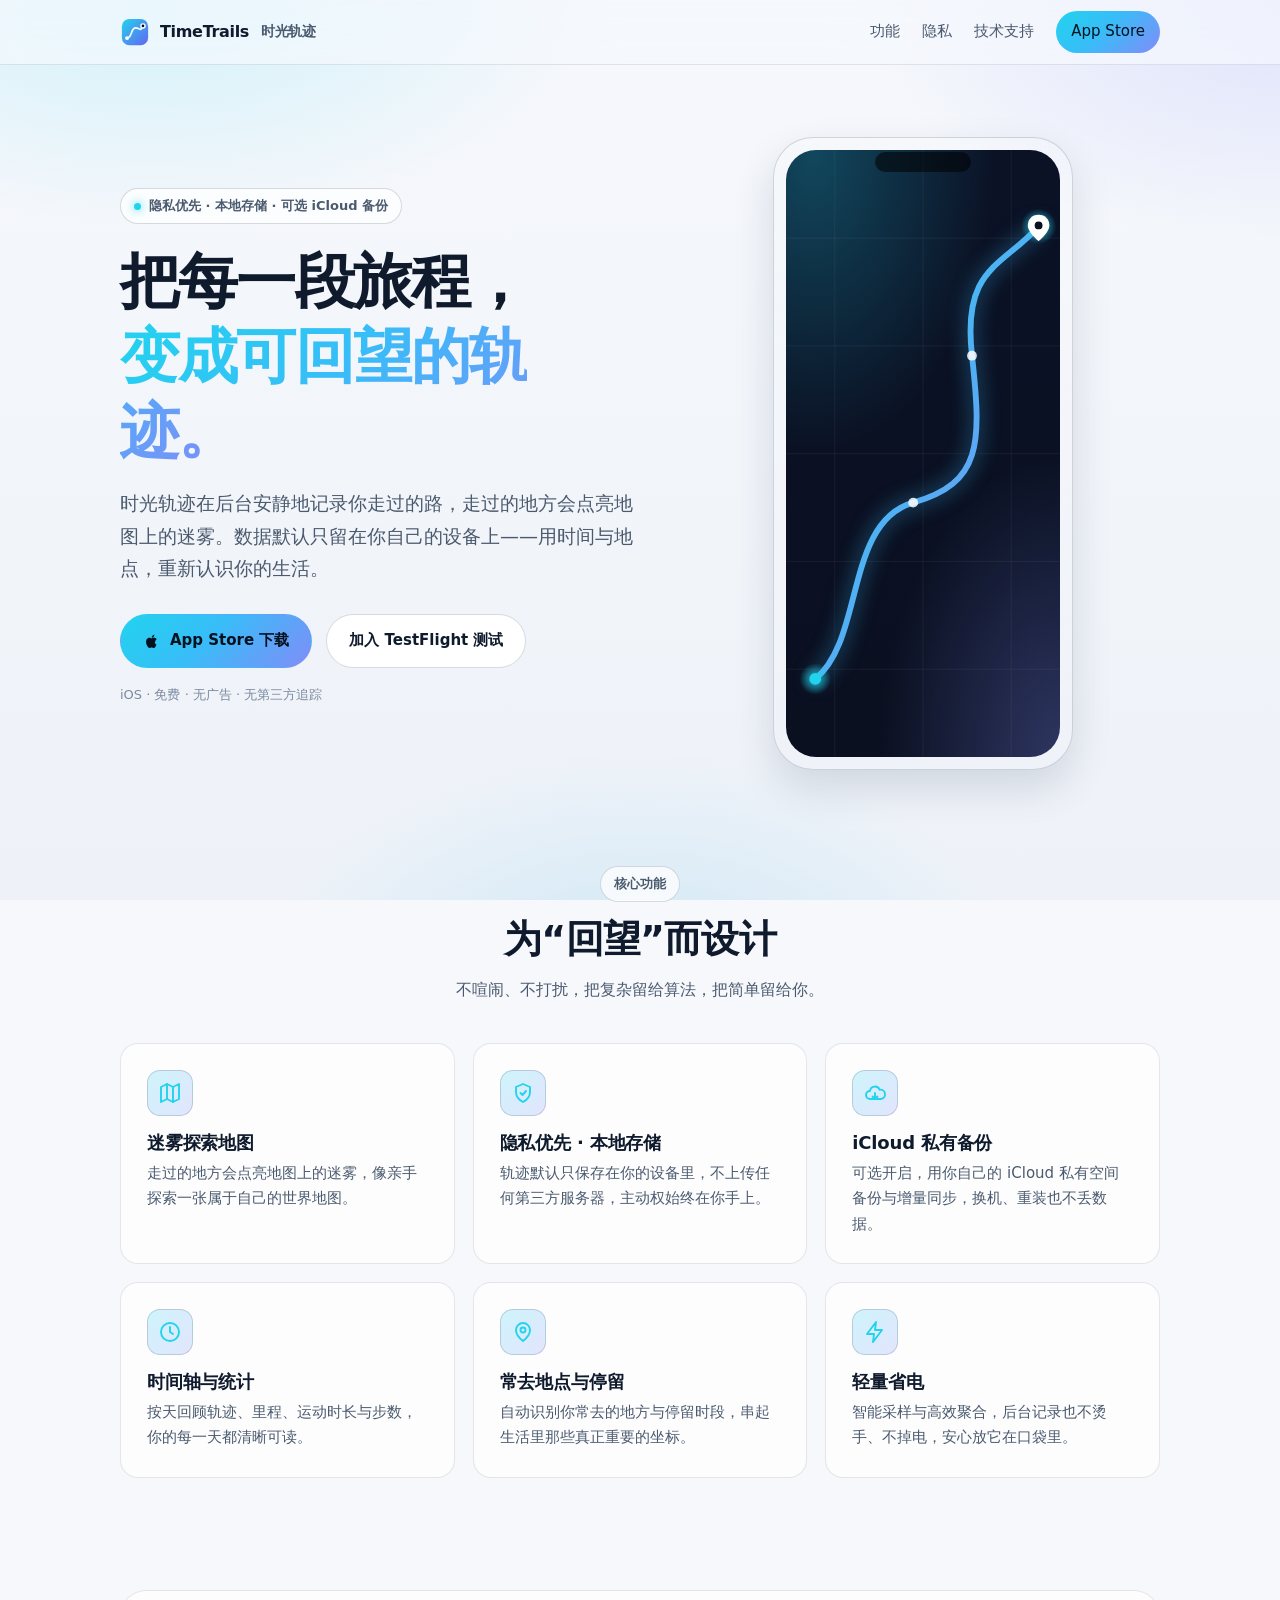
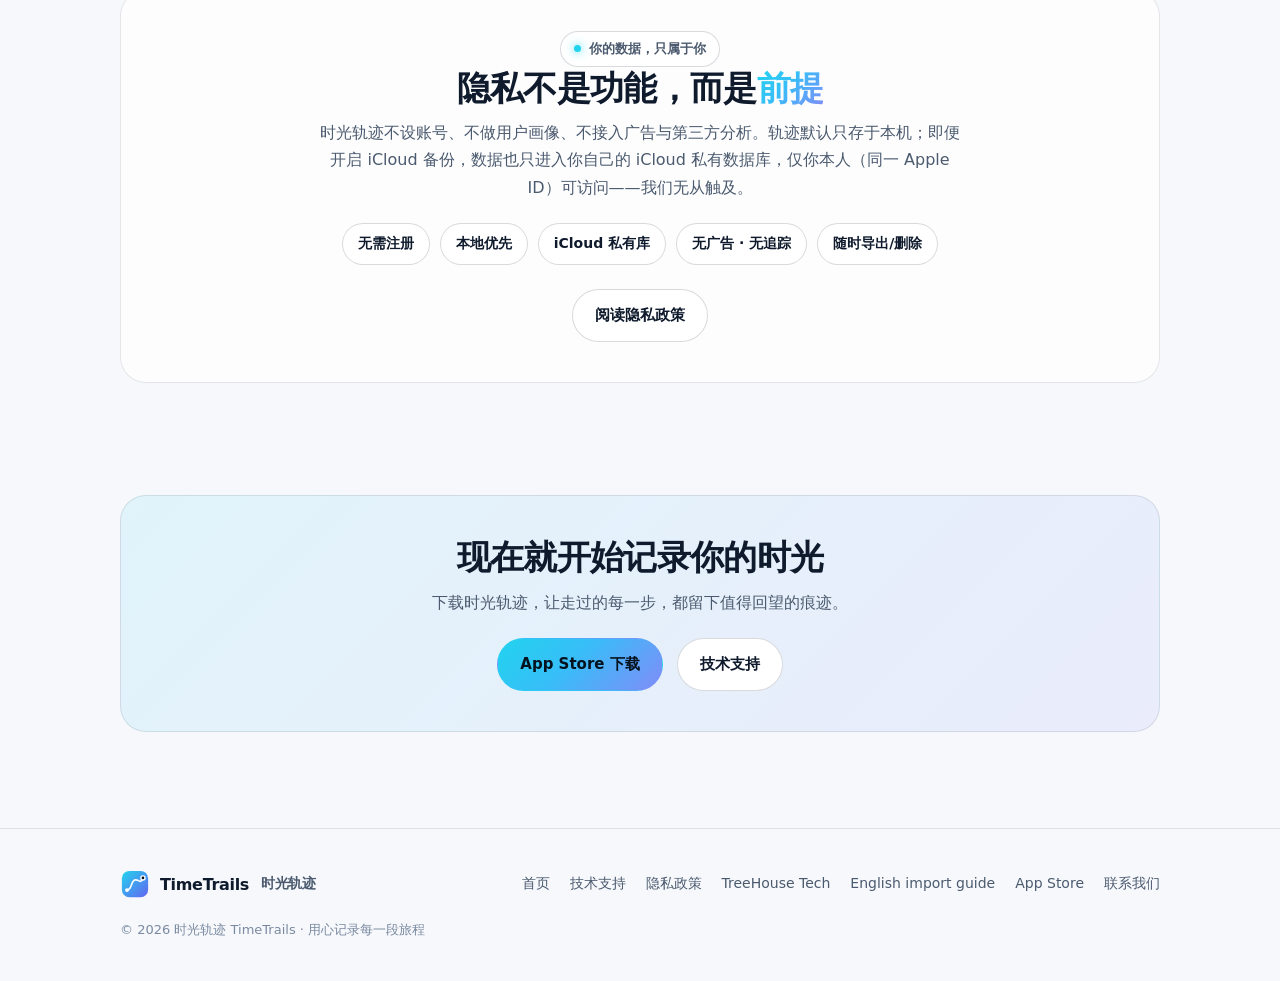
==== commit d45c8409: "Connect TimeTrails product site to company and English import guide" ====
--- a/index.html
+++ b/index.html
@@ -45,7 +45,7 @@
           <svg width="18" height="18" viewBox="0 0 24 24" fill="currentColor"><path d="M16.4 12.9c0-2.3 1.9-3.4 2-3.5-1.1-1.6-2.8-1.8-3.4-1.8-1.4-.1-2.8.9-3.5.9s-1.8-.9-3-.8c-1.5 0-2.9.9-3.7 2.3-1.6 2.7-.4 6.8 1.1 9 .7 1.1 1.6 2.3 2.7 2.3 1.1 0 1.5-.7 2.8-.7s1.6.7 2.8.7 1.9-1.1 2.6-2.1c.8-1.2 1.2-2.3 1.2-2.4-.1 0-2.3-.9-2.3-3.6zM14.2 6.3c.6-.7 1-1.7.9-2.7-.9 0-1.9.6-2.5 1.3-.5.6-1 1.6-.9 2.6 1 .1 1.9-.5 2.5-1.2z"/></svg>
           App Store 下载
         </a>
-        <a class="btn btn-ghost" href="https://testflight.apple.com/join/cUmPp5qg" target="_blank" rel="noopener">加入 TestFlight 测试</a>
+        <a class="btn btn-ghost" href="https://testflight.apple.com/join/kParnzBb" target="_blank" rel="noopener">加入 TestFlight 测试</a>
       </div>
       <p class="note">iOS · 免费 · 无广告 · 无第三方追踪</p>
     </div>
@@ -165,6 +165,8 @@
       <a href="/">首页</a>
       <a href="/support/">技术支持</a>
       <a href="/privacy/">隐私政策</a>
+      <a href="https://sxxw.site/en/" hreflang="en" lang="en">TreeHouse Tech</a>
+      <a href="https://sxxw.site/en/apps/timetrails/getting-started/" hreflang="en" lang="en">English import guide</a>
       <a href="https://apps.apple.com/app/id6752662508" target="_blank" rel="noopener">App Store</a>
       <a href="mailto:neverfall@foxmail.com">联系我们</a>
     </div>
